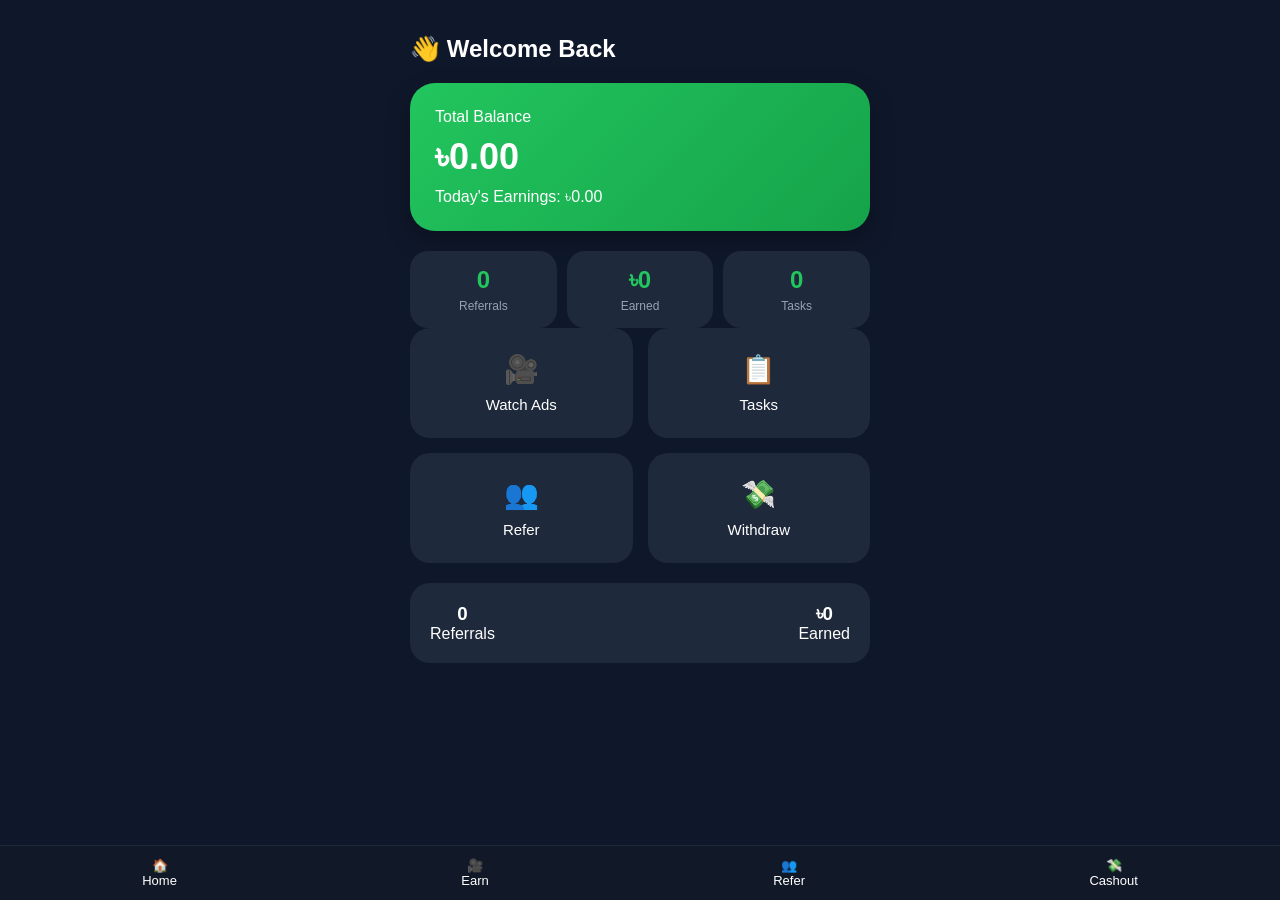
==== index.html @ 4f93fb11 "Update index.html" ====
<!DOCTYPE html>
<html>
<head>
<meta charset="UTF-8">
<meta name="viewport" content="width=device-width, initial-scale=1.0">
<title>QuickTaka</title>
  <link rel="icon" href="https://img.icons8.com/fluency/96/money-bag.png">
<link rel="stylesheet" href="style.css">
</head>
<body>

<div class="container">

<div class="welcome">
<h3>👋 Welcome Back</h3>

</div>

<div class="balance-card">
<p>Total Balance</p>
<h1>৳0.00</h1>
<p>Today's Earnings: ৳0.00</p>
</div>

  <div class="quick-stats">

<div class="stat-box">
<h2>0</h2>
<p>Referrals</p>
</div>

<div class="stat-box">
<h2>৳0</h2>
<p>Earned</p>
</div>

<div class="stat-box">
<h2>0</h2>
<p>Tasks</p>
</div>

</div>

<div class="grid">

<a href="ads.html" class="card-btn">
🎥
<span>Watch Ads</span>
</a>

<a href="tasks.html" class="card-btn">
📋
<span>Tasks</span>
</a>

<a href="refer.html" class="card-btn">
👥
<span>Refer</span>
</a>

<a href="withdraw.html" class="card-btn">
💸
<span>Withdraw</span>
</a>

</div>

<div class="stats-card">
<div>
<h3>0</h3>
<p>Referrals</p>
</div>

<div>
<h3>৳0</h3>
<p>Earned</p>
</div>
</div>

</div>

<div class="bottom-nav">
<a href="index.html">🏠<br>Home</a>
<a href="ads.html">🎥<br>Earn</a>
<a href="refer.html">👥<br>Refer</a>
<a href="withdraw.html">💸<br>Cashout</a>
</div>

</body>
</html>
---- style.css ----
*{
margin:0;
padding:0;
box-sizing:border-box;
}

body{
background:#0f172a;
font-family:Arial,sans-serif;
color:white;
padding-bottom:90px;
}

.container{
max-width:500px;
margin:auto;
padding:20px;
}

.welcome{
margin-top:15px;
margin-bottom:20px;
}

.welcome h3{
font-size:24px;
}

.welcome p{
color:#94a3b8;
margin-top:5px;
}

.balance-card{
background:linear-gradient(135deg,#22c55e,#16a34a);
padding:25px;
border-radius:25px;
margin-bottom:20px;
box-shadow:0 10px 25px rgba(0,0,0,.25);
}

.balance-card h1{
font-size:36px;
margin:10px 0;
}

.grid{
display:grid;
grid-template-columns:1fr 1fr;
gap:15px;
}

.card-btn{
background:#1e293b;
border-radius:20px;
padding:25px;
text-align:center;
text-decoration:none;
color:white;
font-size:28px;
transition:.3s;
}

.card-btn span{
display:block;
margin-top:10px;
font-size:15px;
}

.card-btn:hover{
transform:translateY(-3px);
}

.stats-card{
background:#1e293b;
padding:20px;
border-radius:20px;
margin-top:20px;
display:flex;
justify-content:space-between;
text-align:center;
}

.bottom-nav{
position:fixed;
bottom:0;
left:0;
width:100%;
background:#111827;
display:flex;
justify-content:space-around;
padding:12px 0;
border-top:1px solid #1f2937;
}

.bottom-nav a{
color:white;
text-decoration:none;
font-size:13px;
text-align:center;
}
.quick-stats{
display:grid;
grid-template-columns:repeat(3,1fr);
gap:10px;
margin-top:20px;
}

.stat-box{
background:#1e293b;
padding:15px;
border-radius:18px;
text-align:center;
}

.stat-box h2{
color:#22c55e;
margin-bottom:5px;
}

.stat-box p{
font-size:12px;
color:#94a3b8;
}
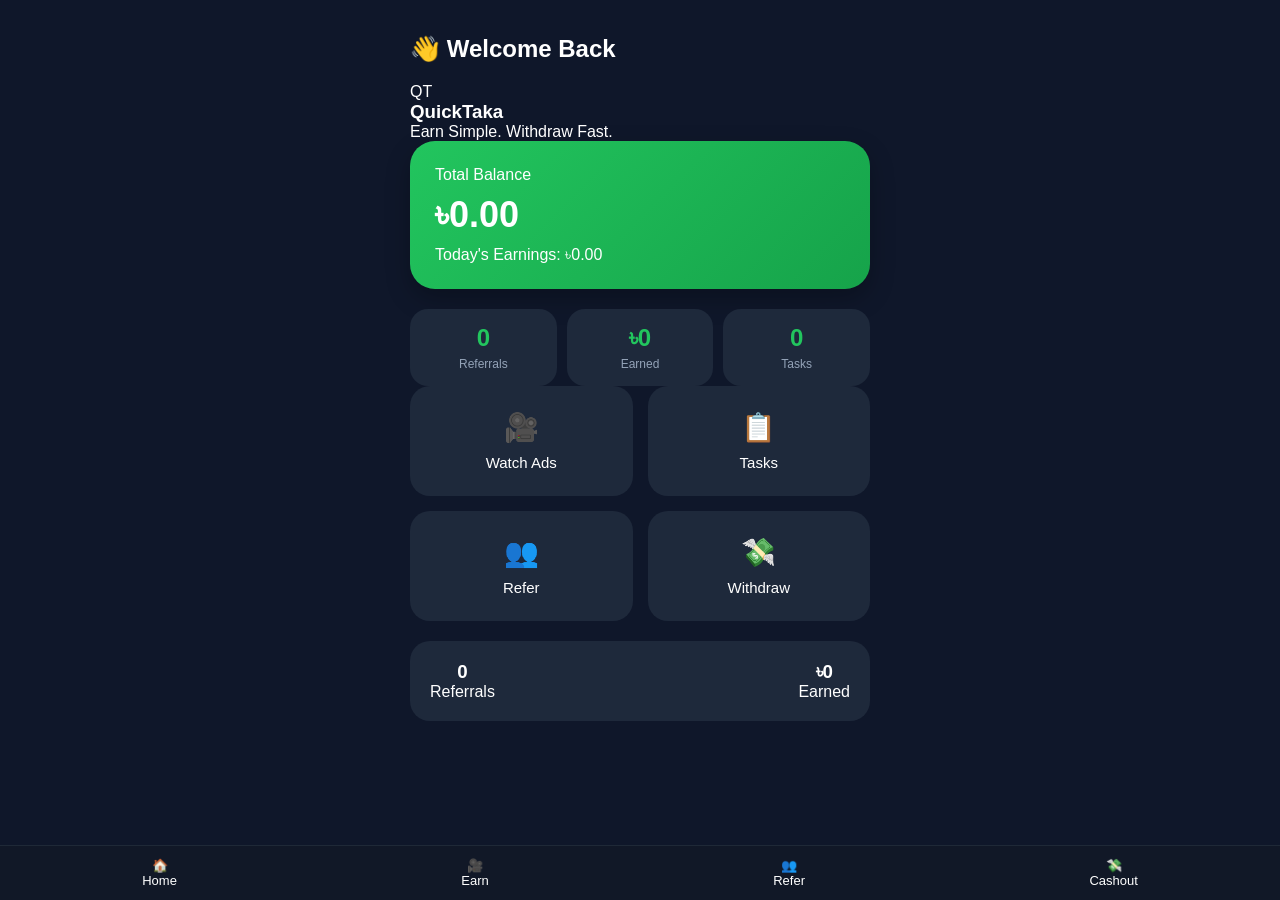
==== commit bca0d73b: "Update index.html" ====
--- a/index.html
+++ b/index.html
@@ -15,7 +15,18 @@
 <h3>👋 Welcome Back</h3>
 
 </div>
+<div class="top-bar">
 
+<div class="avatar">
+QT
+</div>
+
+<div>
+<h3>QuickTaka</h3>
+<p>Earn Simple. Withdraw Fast.</p>
+</div>
+
+</div>
 <div class="balance-card">
 <p>Total Balance</p>
 <h1>৳0.00</h1>
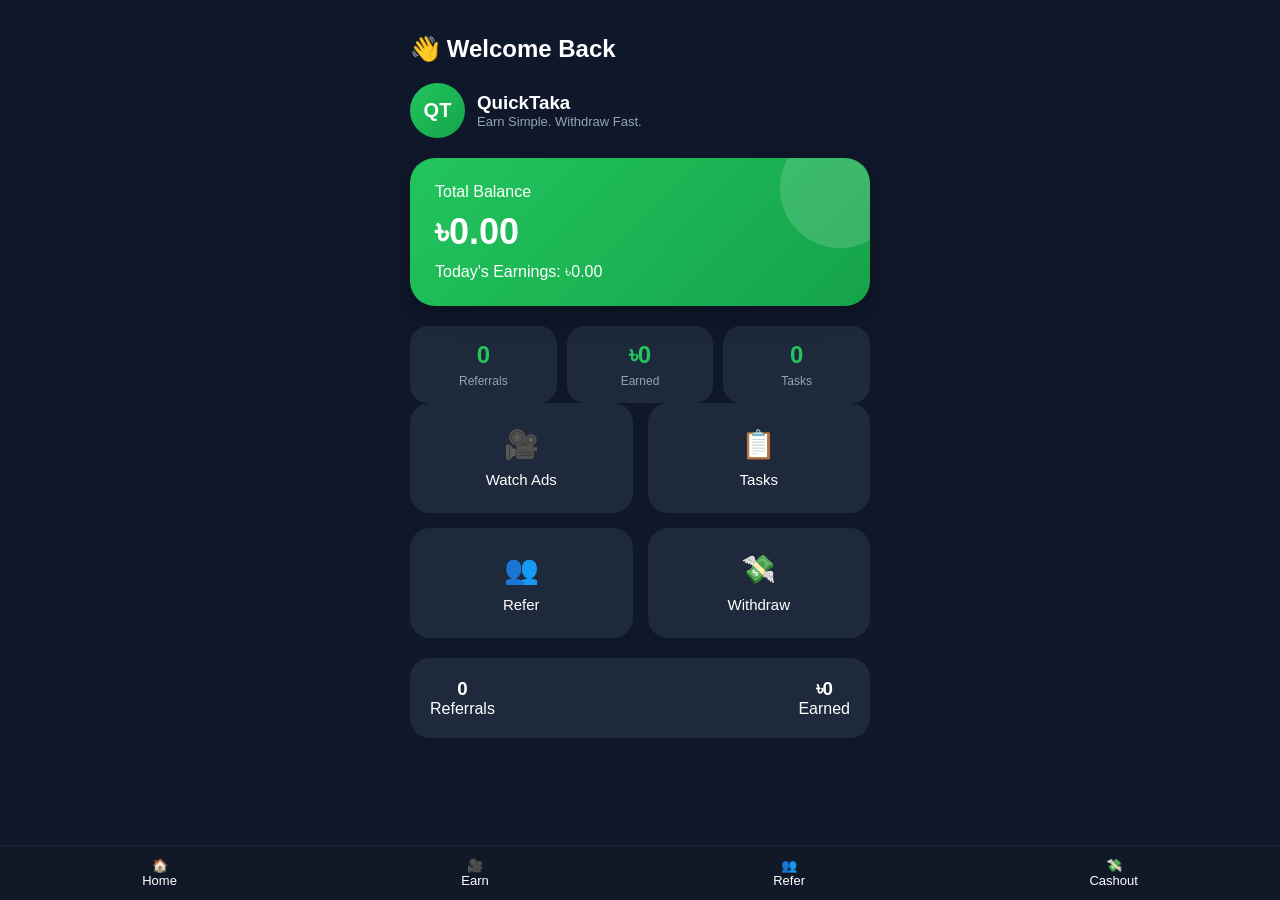
==== commit c2a997d0: "Update index.html" ====
--- a/index.html
+++ b/index.html
@@ -4,6 +4,7 @@
 <meta charset="UTF-8">
 <meta name="viewport" content="width=device-width, initial-scale=1.0">
 <title>QuickTaka</title>
+  <script src="https://telegram.org/js/telegram-web-app.js"></script>
   <link rel="icon" href="https://img.icons8.com/fluency/96/money-bag.png">
 <link rel="stylesheet" href="style.css">
 </head>
--- a/style.css
+++ b/style.css
@@ -37,6 +37,18 @@
 border-radius:25px;
 margin-bottom:20px;
 box-shadow:0 10px 25px rgba(0,0,0,.25);
+  position:relative;
+overflow:hidden;
+}
+.balance-card::before{
+content:"";
+position:absolute;
+top:-30px;
+right:-30px;
+width:120px;
+height:120px;
+background:rgba(255,255,255,.15);
+border-radius:50%;
 }
 
 .balance-card h1{
@@ -122,3 +134,27 @@
 font-size:12px;
 color:#94a3b8;
 }
+.top-bar{
+display:flex;
+align-items:center;
+gap:12px;
+margin-bottom:20px;
+}
+
+.avatar{
+width:55px;
+height:55px;
+border-radius:50%;
+background:linear-gradient(135deg,#22c55e,#16a34a);
+display:flex;
+align-items:center;
+justify-content:center;
+font-weight:bold;
+font-size:20px;
+color:white;
+}
+
+.top-bar p{
+color:#94a3b8;
+font-size:13px;
+}
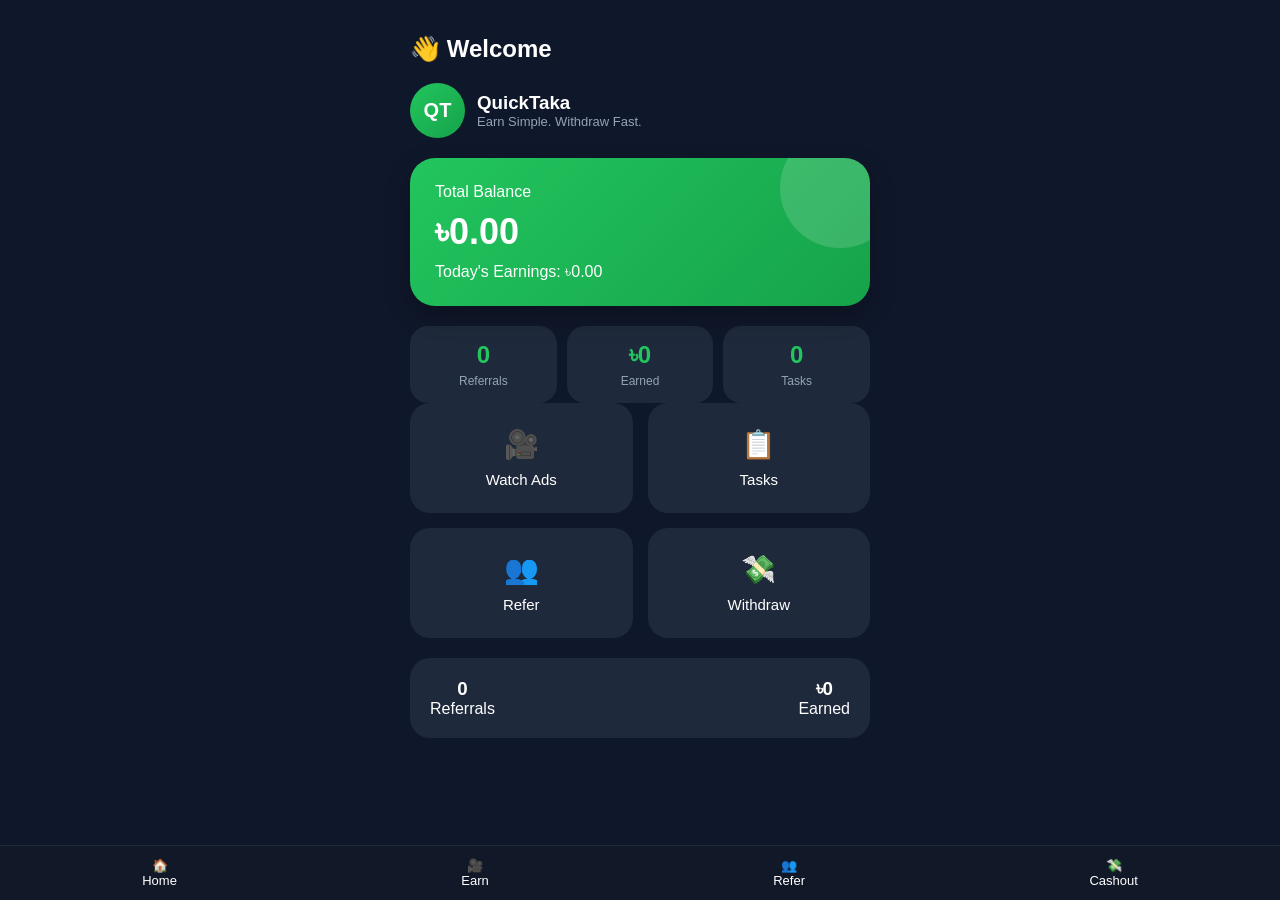
==== commit 050772b7: "Update index.html" ====
--- a/index.html
+++ b/index.html
@@ -13,8 +13,7 @@
 <div class="container">
 
 <div class="welcome">
-<h3>👋 Welcome Back</h3>
-
+<h3 id="username">👋 Welcome</h3>
 </div>
 <div class="top-bar">
 
